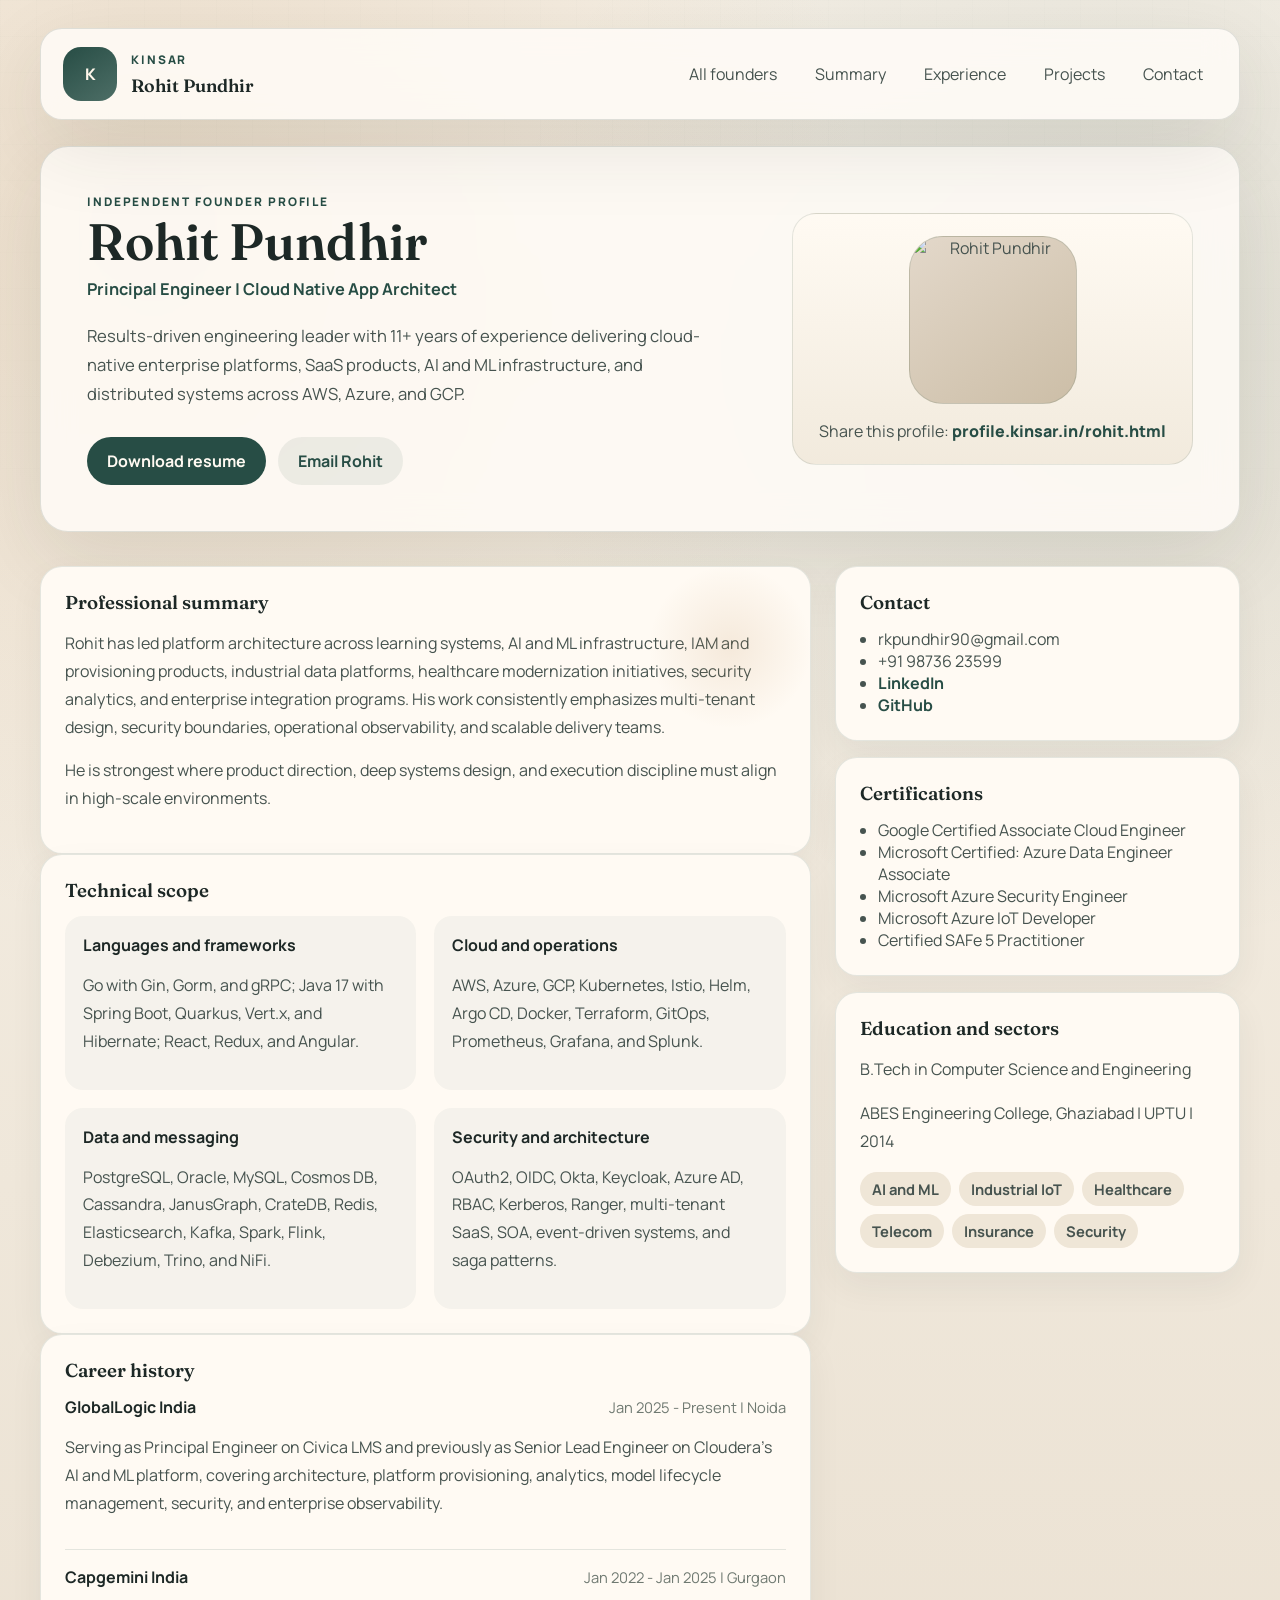
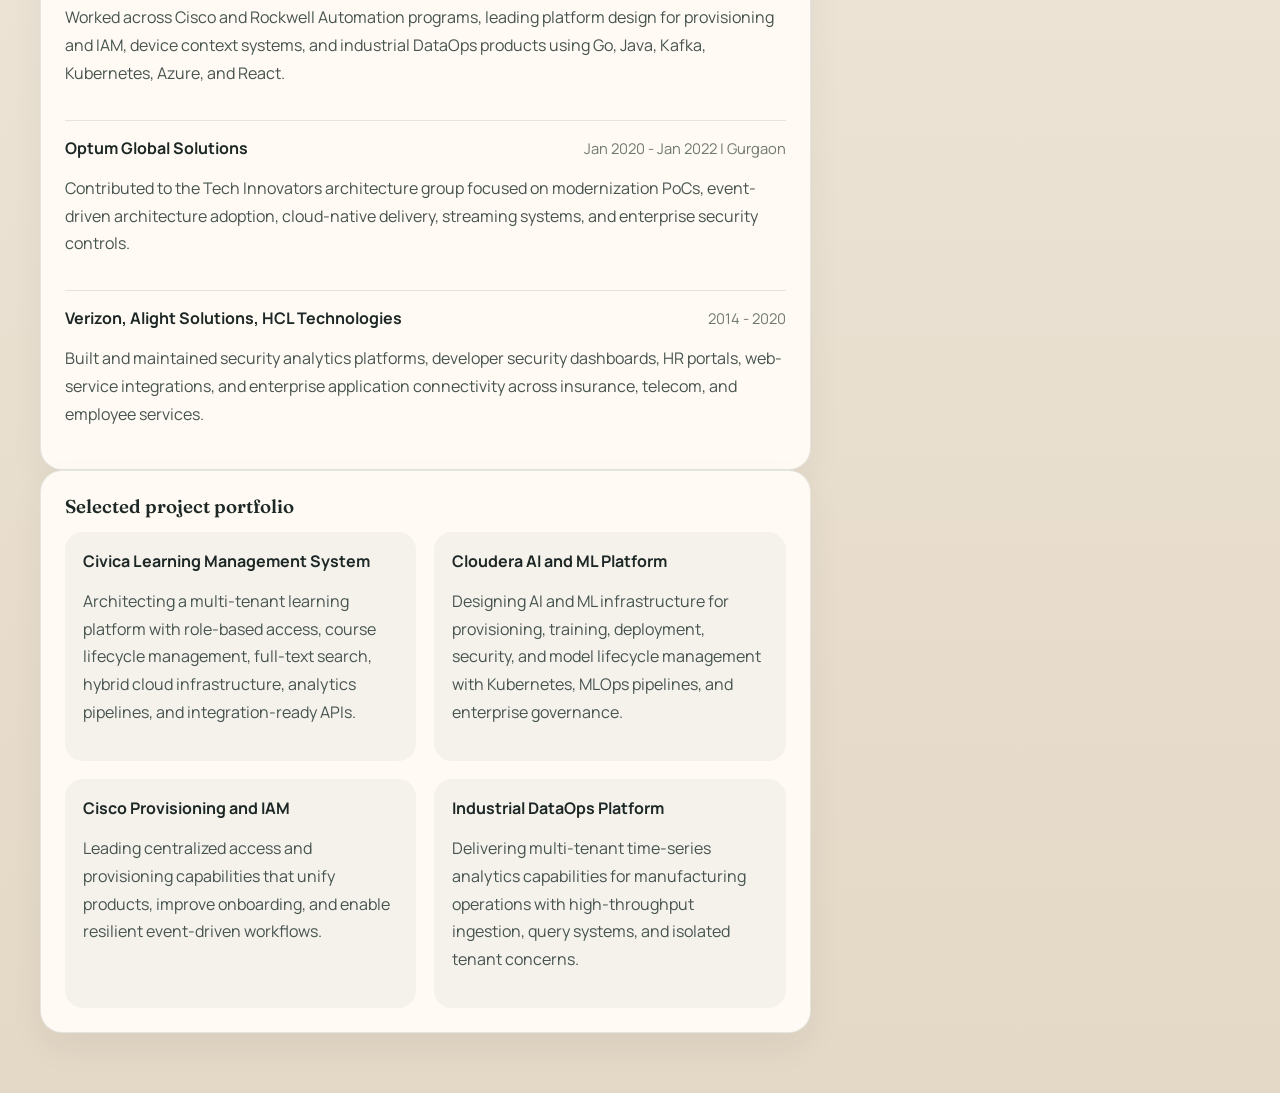
==== rohit.html @ 01ad4374 "Split founder profiles into static pages" ====
<!DOCTYPE html>
<html lang="en">

<head>
    <meta charset="UTF-8">
    <meta name="viewport" content="width=device-width, initial-scale=1.0">
    <title>Rohit Pundhir | Founder Profile</title>
    <meta name="description"
        content="Independent founder profile for Rohit Pundhir, Principal Engineer and Cloud Native App Architect.">
    <link rel="preconnect" href="https://fonts.googleapis.com">
    <link rel="preconnect" href="https://fonts.gstatic.com" crossorigin>
    <link href="https://fonts.googleapis.com/css2?family=Fraunces:opsz,wght@9..144,500;9..144,600;9..144,700&family=Manrope:wght@400;500;600;700;800&display=swap"
        rel="stylesheet">
    <link rel="stylesheet" href="styles.css">
</head>

<body>
    <div class="page-shell">
        <header class="site-header">
            <div class="brand-lockup">
                <span class="brand-mark">K</span>
                <div>
                    <p class="eyebrow">Kinsar</p>
                    <h1>Rohit Pundhir</h1>
                </div>
            </div>
            <nav class="top-nav" aria-label="Primary">
                <a href="index.html">All founders</a>
                <a href="#summary">Summary</a>
                <a href="#experience">Experience</a>
                <a href="#projects">Projects</a>
                <a href="#contact">Contact</a>
            </nav>
        </header>

        <main>
            <section class="hero profile-hero" id="summary">
                <div class="hero-copy">
                    <p class="eyebrow">Independent founder profile</p>
                    <h2>Rohit Pundhir</h2>
                    <p class="hero-subtitle">Principal Engineer | Cloud Native App Architect</p>
                    <p class="hero-text">
                        Results-driven engineering leader with 11+ years of experience delivering cloud-native
                        enterprise platforms, SaaS products, AI and ML infrastructure, and distributed systems across
                        AWS, Azure, and GCP.
                    </p>
                    <div class="hero-actions">
                        <a class="primary-btn" href="RohitPundhir_PrincipalEngineer.docx" download="RohitPundhir_PrincipalEngineer.docx">Download resume</a>
                        <a class="secondary-btn" href="mailto:rkpundhir90@gmail.com">Email Rohit</a>
                    </div>
                </div>

                <aside class="hero-panel profile-aside">
                    <div class="portrait portrait-photo large-portrait">
                        <img src="https://github.com/rkpundhir90.png?v=2026" alt="Rohit Pundhir">
                    </div>
                    <p class="share-note">Share this profile: <span class="inline-accent">profile.kinsar.in/rohit.html</span></p>
                </aside>
            </section>

            <section class="full-profile-section compact-section">
                <div class="full-profile-grid">
                    <div class="full-profile-main">
                        <section class="profile-panel feature-panel">
                            <h3>Professional summary</h3>
                            <p>Rohit has led platform architecture across learning systems, AI and ML infrastructure, IAM and provisioning products, industrial data platforms, healthcare modernization initiatives, security analytics, and enterprise integration programs. His work consistently emphasizes multi-tenant design, security boundaries, operational observability, and scalable delivery teams.</p>
                            <p>He is strongest where product direction, deep systems design, and execution discipline must align in high-scale environments.</p>
                        </section>

                        <section class="profile-panel">
                            <h3>Technical scope</h3>
                            <div class="stack-grid">
                                <article>
                                    <h4>Languages and frameworks</h4>
                                    <p>Go with Gin, Gorm, and gRPC; Java 17 with Spring Boot, Quarkus, Vert.x, and Hibernate; React, Redux, and Angular.</p>
                                </article>
                                <article>
                                    <h4>Cloud and operations</h4>
                                    <p>AWS, Azure, GCP, Kubernetes, Istio, Helm, Argo CD, Docker, Terraform, GitOps, Prometheus, Grafana, and Splunk.</p>
                                </article>
                                <article>
                                    <h4>Data and messaging</h4>
                                    <p>PostgreSQL, Oracle, MySQL, Cosmos DB, Cassandra, JanusGraph, CrateDB, Redis, Elasticsearch, Kafka, Spark, Flink, Debezium, Trino, and NiFi.</p>
                                </article>
                                <article>
                                    <h4>Security and architecture</h4>
                                    <p>OAuth2, OIDC, Okta, Keycloak, Azure AD, RBAC, Kerberos, Ranger, multi-tenant SaaS, SOA, event-driven systems, and saga patterns.</p>
                                </article>
                            </div>
                        </section>

                        <section class="profile-panel" id="experience">
                            <h3>Career history</h3>
                            <div class="career-list">
                                <article>
                                    <header>
                                        <strong>GlobalLogic India</strong>
                                        <span>Jan 2025 - Present | Noida</span>
                                    </header>
                                    <p>Serving as Principal Engineer on Civica LMS and previously as Senior Lead Engineer on Cloudera's AI and ML platform, covering architecture, platform provisioning, analytics, model lifecycle management, security, and enterprise observability.</p>
                                </article>
                                <article>
                                    <header>
                                        <strong>Capgemini India</strong>
                                        <span>Jan 2022 - Jan 2025 | Gurgaon</span>
                                    </header>
                                    <p>Worked across Cisco and Rockwell Automation programs, leading platform design for provisioning and IAM, device context systems, and industrial DataOps products using Go, Java, Kafka, Kubernetes, Azure, and React.</p>
                                </article>
                                <article>
                                    <header>
                                        <strong>Optum Global Solutions</strong>
                                        <span>Jan 2020 - Jan 2022 | Gurgaon</span>
                                    </header>
                                    <p>Contributed to the Tech Innovators architecture group focused on modernization PoCs, event-driven architecture adoption, cloud-native delivery, streaming systems, and enterprise security controls.</p>
                                </article>
                                <article>
                                    <header>
                                        <strong>Verizon, Alight Solutions, HCL Technologies</strong>
                                        <span>2014 - 2020</span>
                                    </header>
                                    <p>Built and maintained security analytics platforms, developer security dashboards, HR portals, web-service integrations, and enterprise application connectivity across insurance, telecom, and employee services.</p>
                                </article>
                            </div>
                        </section>

                        <section class="profile-panel" id="projects">
                            <h3>Selected project portfolio</h3>
                            <div class="project-grid">
                                <article>
                                    <h4>Civica Learning Management System</h4>
                                    <p>Architecting a multi-tenant learning platform with role-based access, course lifecycle management, full-text search, hybrid cloud infrastructure, analytics pipelines, and integration-ready APIs.</p>
                                </article>
                                <article>
                                    <h4>Cloudera AI and ML Platform</h4>
                                    <p>Designing AI and ML infrastructure for provisioning, training, deployment, security, and model lifecycle management with Kubernetes, MLOps pipelines, and enterprise governance.</p>
                                </article>
                                <article>
                                    <h4>Cisco Provisioning and IAM</h4>
                                    <p>Leading centralized access and provisioning capabilities that unify products, improve onboarding, and enable resilient event-driven workflows.</p>
                                </article>
                                <article>
                                    <h4>Industrial DataOps Platform</h4>
                                    <p>Delivering multi-tenant time-series analytics capabilities for manufacturing operations with high-throughput ingestion, query systems, and isolated tenant concerns.</p>
                                </article>
                            </div>
                        </section>
                    </div>

                    <aside class="full-profile-side" id="contact">
                        <section class="profile-panel credentials-panel">
                            <h3>Contact</h3>
                            <ul>
                                <li>rkpundhir90@gmail.com</li>
                                <li>+91 98736 23599</li>
                                <li><a class="text-link" href="https://www.linkedin.com/in/rkpundhir90/" target="_blank" rel="noreferrer">LinkedIn</a></li>
                                <li><a class="text-link" href="https://github.com/rkpundhir90" target="_blank" rel="noreferrer">GitHub</a></li>
                            </ul>
                        </section>
                        <section class="profile-panel credentials-panel">
                            <h3>Certifications</h3>
                            <ul>
                                <li>Google Certified Associate Cloud Engineer</li>
                                <li>Microsoft Certified: Azure Data Engineer Associate</li>
                                <li>Microsoft Azure Security Engineer</li>
                                <li>Microsoft Azure IoT Developer</li>
                                <li>Certified SAFe 5 Practitioner</li>
                            </ul>
                        </section>
                        <section class="profile-panel credentials-panel">
                            <h3>Education and sectors</h3>
                            <p>B.Tech in Computer Science and Engineering</p>
                            <p>ABES Engineering College, Ghaziabad | UPTU | 2014</p>
                            <div class="chip-list muted-chips">
                                <span>AI and ML</span>
                                <span>Industrial IoT</span>
                                <span>Healthcare</span>
                                <span>Telecom</span>
                                <span>Insurance</span>
                                <span>Security</span>
                            </div>
                        </section>
                    </aside>
                </div>
            </section>
        </main>
    </div>
</body>

</html>
---- styles.css ----
:root {
  --bg: #efe7da;
  --bg-deep: #e4d8c6;
  --surface: rgba(255, 252, 247, 0.86);
  --surface-strong: #fffaf3;
  --surface-muted: #efe6d7;
  --ink: #1d2826;
  --ink-soft: #46534f;
  --muted: #6f7971;
  --line: rgba(39, 60, 54, 0.14);
  --accent: #274d45;
  --accent-strong: #17332d;
  --accent-soft: #dce6e0;
  --accent-warm: #b98449;
  --shadow: 0 26px 80px rgba(36, 48, 43, 0.1);
  --shadow-soft: 0 14px 34px rgba(36, 48, 43, 0.06);
  --radius-xl: 34px;
  --radius-lg: 28px;
  --radius-md: 22px;
  --radius-sm: 14px;
  --max-width: 1200px;
}

* {
  box-sizing: border-box;
}

html {
  scroll-behavior: smooth;
}

body {
  margin: 0;
  min-height: 100vh;
  font-family: 'Manrope', sans-serif;
  color: var(--ink-soft);
  background:
    radial-gradient(circle at 12% 8%, rgba(185, 132, 73, 0.18), transparent 26%),
    radial-gradient(circle at 88% 12%, rgba(39, 77, 69, 0.1), transparent 24%),
    linear-gradient(180deg, #f7f1e7 0%, var(--bg) 44%, var(--bg-deep) 100%);
}

body::before {
  content: "";
  position: fixed;
  inset: 0;
  background-image: linear-gradient(rgba(39, 77, 69, 0.025) 1px, transparent 1px),
    linear-gradient(90deg, rgba(39, 77, 69, 0.025) 1px, transparent 1px);
  background-size: 36px 36px;
  pointer-events: none;
  mask-image: linear-gradient(180deg, rgba(0, 0, 0, 0.4), transparent 70%);
}

a {
  color: inherit;
}

img {
  display: block;
  max-width: 100%;
}

.page-shell {
  position: relative;
  z-index: 1;
  width: min(calc(100% - 40px), var(--max-width));
  margin: 0 auto;
  padding: 28px 0 60px;
}

.site-header,
.hero,
.jump-card,
.summary-card,
.profile-block,
.profile-panel,
.focus-card,
.site-footer {
  background: var(--surface);
  border: 1px solid var(--line);
  box-shadow: var(--shadow);
  backdrop-filter: blur(16px);
}

.site-header {
  display: flex;
  align-items: center;
  justify-content: space-between;
  gap: 24px;
  border-radius: 22px;
  padding: 18px 22px;
  position: sticky;
  top: 18px;
  z-index: 20;
}

.brand-lockup {
  display: flex;
  align-items: center;
  gap: 14px;
}

.brand-mark,
.portrait-initials {
  width: 54px;
  height: 54px;
  border-radius: 18px;
  display: grid;
  place-items: center;
  color: #fff7eb;
  font-weight: 800;
  background: linear-gradient(145deg, var(--accent), #4d6e66);
}

.brand-lockup h1,
.hero h2,
.summary-card h3,
.profile-block h3,
.section-heading h2,
.profile-panel h3,
.focus-card h3,
.site-footer h2 {
  margin: 0;
  color: var(--ink);
  font-family: 'Fraunces', serif;
  font-weight: 600;
}

.brand-lockup h1 {
  font-size: 1.12rem;
}

.eyebrow,
.card-tag,
.panel-label,
.jump-tag {
  margin: 0 0 6px;
  color: var(--accent);
  text-transform: uppercase;
  letter-spacing: 0.16em;
  font-size: 0.74rem;
  font-weight: 800;
}

.top-nav {
  display: flex;
  flex-wrap: wrap;
  gap: 10px;
}

.top-nav a,
.primary-btn,
.secondary-btn,
.text-link,
.jump-card,
.footer-links a {
  text-decoration: none;
}

.top-nav a {
  padding: 10px 14px;
  border-radius: 999px;
  color: var(--ink-soft);
  transition: background-color 0.25s ease, color 0.25s ease, transform 0.25s ease;
}

.top-nav a:hover,
.top-nav a:focus-visible,
.jump-card:hover,
.jump-card:focus-visible,
.footer-links a:hover,
.footer-links a:focus-visible {
  background: rgba(39, 77, 69, 0.08);
  color: var(--ink);
  transform: translateY(-1px);
}

.hero {
  margin-top: 26px;
  border-radius: var(--radius-lg);
  padding: 46px;
  display: grid;
  grid-template-columns: minmax(0, 1.6fr) minmax(290px, 0.95fr);
  gap: 30px;
}

.hero h2 {
  font-size: clamp(2.5rem, 4vw, 4.9rem);
  line-height: 1.02;
  max-width: 11ch;
}

.hero-text,
.hero-note,
.summary-card p,
.lead-copy,
.info-card p,
.info-card li,
.timeline p,
.profile-panel p,
.focus-card p,
.career-list p,
.project-grid p {
  line-height: 1.74;
}

.hero-text {
  max-width: 64ch;
  margin: 22px 0 0;
  font-size: 1.04rem;
}

.hero-actions,
.profile-actions,
.footer-links {
  display: flex;
  flex-wrap: wrap;
  gap: 12px;
}

.hero-actions {
  margin-top: 28px;
}

.primary-btn,
.secondary-btn,
.footer-links a {
  display: inline-flex;
  align-items: center;
  justify-content: center;
  min-height: 48px;
  padding: 0 20px;
  border-radius: 999px;
  font-weight: 700;
  transition: transform 0.25s ease, background-color 0.25s ease, color 0.25s ease;
}

.primary-btn {
  background: var(--accent);
  color: #fffaf2;
}

.secondary-btn,
.footer-links a {
  background: rgba(39, 77, 69, 0.08);
  color: var(--accent);
}

.primary-btn:hover,
.secondary-btn:hover,
.text-link:hover {
  transform: translateY(-1px);
}

.hero-panel {
  border-radius: 24px;
  padding: 22px;
  background: linear-gradient(180deg, rgba(255, 250, 242, 0.95), rgba(241, 233, 219, 0.95));
  border: 1px solid rgba(39, 77, 69, 0.12);
}

.hero-stats {
  display: grid;
  gap: 16px;
  margin-top: 18px;
}

.hero-stats article {
  padding-top: 16px;
  border-top: 1px solid rgba(39, 77, 69, 0.1);
}

.hero-stats article:first-child {
  padding-top: 0;
  border-top: 0;
}

.hero-stats strong {
  display: block;
  margin-bottom: 6px;
  color: var(--ink);
  font-family: 'Fraunces', serif;
  font-size: 2rem;
}

.leadership-strip {
  margin-top: 22px;
  display: grid;
  grid-template-columns: repeat(2, minmax(0, 1fr));
  gap: 18px;
}

.jump-card {
  display: grid;
  gap: 4px;
  border-radius: var(--radius-md);
  padding: 22px;
  box-shadow: var(--shadow-soft);
}

.jump-card strong {
  color: var(--ink);
  font-size: 1.08rem;
}

.overview-grid,
.focus-grid,
.project-grid,
.stack-grid {
  display: grid;
  gap: 18px;
}

.overview-grid {
  grid-template-columns: repeat(2, minmax(0, 1fr));
  gap: 28px;
  margin-top: 30px;
}

.summary-card,
.focus-card {
  border-radius: var(--radius-md);
  padding: 30px;
}

.summary-role {
  margin: 8px 0 12px;
  color: var(--accent);
  font-weight: 700;
}

.metric-strip {
  display: grid;
  grid-template-columns: repeat(3, minmax(0, 1fr));
  gap: 10px;
  margin: 18px 0 10px;
}

.metric-strip div {
  border-radius: 16px;
  background: rgba(39, 77, 69, 0.06);
  padding: 14px;
}

.metric-strip strong {
  display: block;
  color: var(--ink);
  font-family: 'Fraunces', serif;
  font-size: 1.4rem;
}

.metric-strip span {
  color: var(--muted);
  font-size: 0.9rem;
}

.inline-link {
  display: inline-block;
  margin-top: 8px;
}

.link-row {
  display: flex;
  flex-wrap: wrap;
  gap: 12px;
  margin-top: 14px;
}

.founder-card {
  display: flex;
  flex-direction: column;
  gap: 14px;
  justify-content: flex-start;
  min-height: 100%;
}

.founder-summary {
  margin: 0;
  color: var(--ink-soft);
}

.founder-contact-block {
  display: grid;
  gap: 6px;
  margin-top: 6px;
  padding-top: 14px;
  border-top: 1px solid rgba(39, 77, 69, 0.1);
}

.contact-label {
  color: var(--muted);
  font-size: 0.84rem;
  font-weight: 700;
  text-transform: uppercase;
  letter-spacing: 0.08em;
}

.card-action {
  margin-top: auto;
  align-self: flex-start;
}

.share-panel {
  margin-top: 34px;
}

.share-grid {
  display: grid;
  grid-template-columns: repeat(3, minmax(0, 1fr));
  gap: 16px;
  margin-top: 16px;
}

.share-grid article {
  border-radius: 18px;
  background: rgba(39, 77, 69, 0.045);
  padding: 18px;
}

.inline-accent {
  color: var(--accent);
  font-weight: 800;
}

.founders-section,
.full-profile-section {
  margin-top: 44px;
}

.founders-section {
  display: grid;
  gap: 26px;
}

.profile-block {
  border-radius: var(--radius-xl);
  padding: 34px;
}

.alternate-block {
  background: rgba(252, 248, 241, 0.9);
}

.profile-header,
.profile-identity,
.contact-list li,
.career-list header {
  display: flex;
  align-items: center;
  justify-content: space-between;
  gap: 18px;
}

.profile-identity {
  justify-content: flex-start;
}

.portrait {
  flex: 0 0 auto;
  width: 92px;
  height: 92px;
  border-radius: 28px;
  overflow: hidden;
  background: linear-gradient(145deg, #e3d8ca, #ccbea7);
  border: 1px solid rgba(39, 77, 69, 0.14);
}

.portrait-photo img {
  width: 100%;
  height: 100%;
  object-fit: cover;
}

.portrait-initials {
  width: 92px;
  height: 92px;
  border-radius: 28px;
  font-size: 1.42rem;
}

.profile-layout,
.full-profile-grid {
  display: grid;
  grid-template-columns: minmax(0, 1.75fr) minmax(280px, 0.92fr);
  gap: 24px;
  margin-top: 26px;
}

.lead-copy {
  margin: 0 0 22px;
  font-size: 1.06rem;
  color: var(--ink-soft);
}

.detail-grid {
  display: grid;
  grid-template-columns: repeat(2, minmax(0, 1fr));
  gap: 18px;
}

.info-card,
.profile-panel {
  border-radius: var(--radius-md);
  background: var(--surface-strong);
  border: 1px solid rgba(39, 77, 69, 0.12);
  padding: 24px;
  box-shadow: var(--shadow-soft);
}

.wide-card {
  margin-top: 18px;
}

.compact-card + .compact-card,
.credentials-panel + .credentials-panel {
  margin-top: 16px;
}

.info-card h4,
.profile-panel h3,
.stack-grid h4,
.project-grid h4 {
  margin: 0 0 14px;
  color: var(--ink);
}

.info-card ul,
.profile-panel ul {
  margin: 0;
  padding-left: 18px;
}

.chip-list {
  display: flex;
  flex-wrap: wrap;
  gap: 8px;
}

.chip-list span {
  display: inline-flex;
  align-items: center;
  min-height: 34px;
  padding: 0 12px;
  border-radius: 999px;
  background: rgba(39, 77, 69, 0.08);
  color: var(--accent);
  font-size: 0.92rem;
  font-weight: 700;
}

.muted-chips span {
  background: var(--surface-muted);
  color: var(--ink-soft);
}

.timeline,
.career-list {
  display: grid;
  gap: 16px;
}

.timeline article,
.career-list article {
  padding-top: 16px;
  border-top: 1px solid rgba(39, 77, 69, 0.12);
}

.timeline article:first-child,
.career-list article:first-child {
  padding-top: 0;
  border-top: 0;
}

.timeline div {
  display: flex;
  justify-content: space-between;
  gap: 16px;
  margin-bottom: 8px;
}

.timeline strong,
.career-list strong,
.project-grid h4,
.stack-grid h4 {
  color: var(--ink);
}

.timeline span,
.contact-list span,
.career-list span {
  color: var(--muted);
  font-size: 0.92rem;
}

.contact-list {
  list-style: none;
  padding: 0;
}

.contact-list li {
  padding: 10px 0;
  border-top: 1px solid rgba(39, 77, 69, 0.1);
}

.contact-list li:first-child {
  padding-top: 0;
  border-top: 0;
}

.contact-list a,
.text-link {
  color: var(--accent);
  font-weight: 700;
}

.section-heading {
  margin-bottom: 20px;
}

.full-profile-section .section-heading {
  margin-top: 52px;
}

.compact-section {
  margin-top: 34px;
}

.profile-hero {
  align-items: center;
}

.hero-subtitle {
  margin: 10px 0 0;
  color: var(--accent);
  font-weight: 700;
  font-size: 1.02rem;
}

.profile-aside {
  display: grid;
  align-content: start;
  gap: 16px;
  justify-items: center;
  text-align: center;
}

.large-portrait {
  width: 168px;
  height: 168px;
  border-radius: 34px;
}

.initials-aside .large-portrait {
  display: grid;
  place-items: center;
  font-size: 2.4rem;
}

.share-note {
  margin: 0;
}

.feature-panel {
  position: relative;
  overflow: hidden;
}

.feature-panel::after {
  content: "";
  position: absolute;
  top: 0;
  right: 0;
  width: 160px;
  height: 160px;
  background: radial-gradient(circle, rgba(185, 132, 73, 0.14), transparent 72%);
  pointer-events: none;
}

.stack-grid,
.project-grid {
  grid-template-columns: repeat(2, minmax(0, 1fr));
}

.stack-grid article,
.project-grid article {
  border-radius: 18px;
  background: rgba(39, 77, 69, 0.045);
  padding: 18px;
}

.focus-grid {
  grid-template-columns: repeat(3, minmax(0, 1fr));
  margin-top: 0;
}

.site-footer {
  margin-top: 48px;
  padding: 28px 30px;
  border-radius: var(--radius-lg);
  display: flex;
  align-items: center;
  justify-content: space-between;
  gap: 22px;
}

.professional-footer {
  display: grid;
  gap: 24px;
}

.footer-intro {
  max-width: 72ch;
}

.footer-intro p:last-child {
  margin-bottom: 0;
  line-height: 1.72;
}

.footer-card-grid {
  display: grid;
  grid-template-columns: repeat(3, minmax(0, 1fr));
  gap: 18px;
}

.footer-card {
  border-radius: 18px;
  background: rgba(39, 77, 69, 0.045);
  border: 1px solid rgba(39, 77, 69, 0.08);
  padding: 20px;
}

.footer-card strong {
  display: block;
  margin: 2px 0 10px;
  color: var(--ink);
  font-size: 1rem;
}

.footer-card p {
  margin: 0 0 14px;
  line-height: 1.7;
}

.footer-card .footer-links {
  gap: 10px;
}

@media (max-width: 1080px) {
  .hero,
  .profile-layout,
  .full-profile-grid,
  .focus-grid {
    grid-template-columns: 1fr;
  }

  .overview-grid,
  .detail-grid,
  .leadership-strip,
  .stack-grid,
  .project-grid,
  .share-grid,
  .footer-card-grid {
    grid-template-columns: 1fr;
  }

  .site-header,
  .profile-header,
  .site-footer,
  .career-list header {
    align-items: flex-start;
    flex-direction: column;
  }

  .timeline div,
  .contact-list li {
    align-items: flex-start;
    flex-direction: column;
  }
}

@media (max-width: 720px) {
  .page-shell {
    width: min(calc(100% - 24px), var(--max-width));
    padding-top: 12px;
  }

  .site-header,
  .hero,
  .profile-block,
  .profile-panel,
  .summary-card,
  .focus-card,
  .jump-card,
  .site-footer,
  .info-card {
    padding: 20px;
  }

  .hero h2 {
    max-width: none;
    font-size: 2.28rem;
  }

  .brand-mark,
  .portrait,
  .portrait-initials {
    width: 74px;
    height: 74px;
    border-radius: 22px;
  }

  .top-nav,
  .hero-actions,
  .profile-actions,
  .footer-links {
    width: 100%;
  }

  .top-nav a,
  .primary-btn,
  .secondary-btn,
  .footer-links a {
    width: 100%;
    justify-content: center;
  }

  .metric-strip {
    grid-template-columns: 1fr;
  }

  .large-portrait {
    width: 124px;
    height: 124px;
    border-radius: 28px;
  }
}
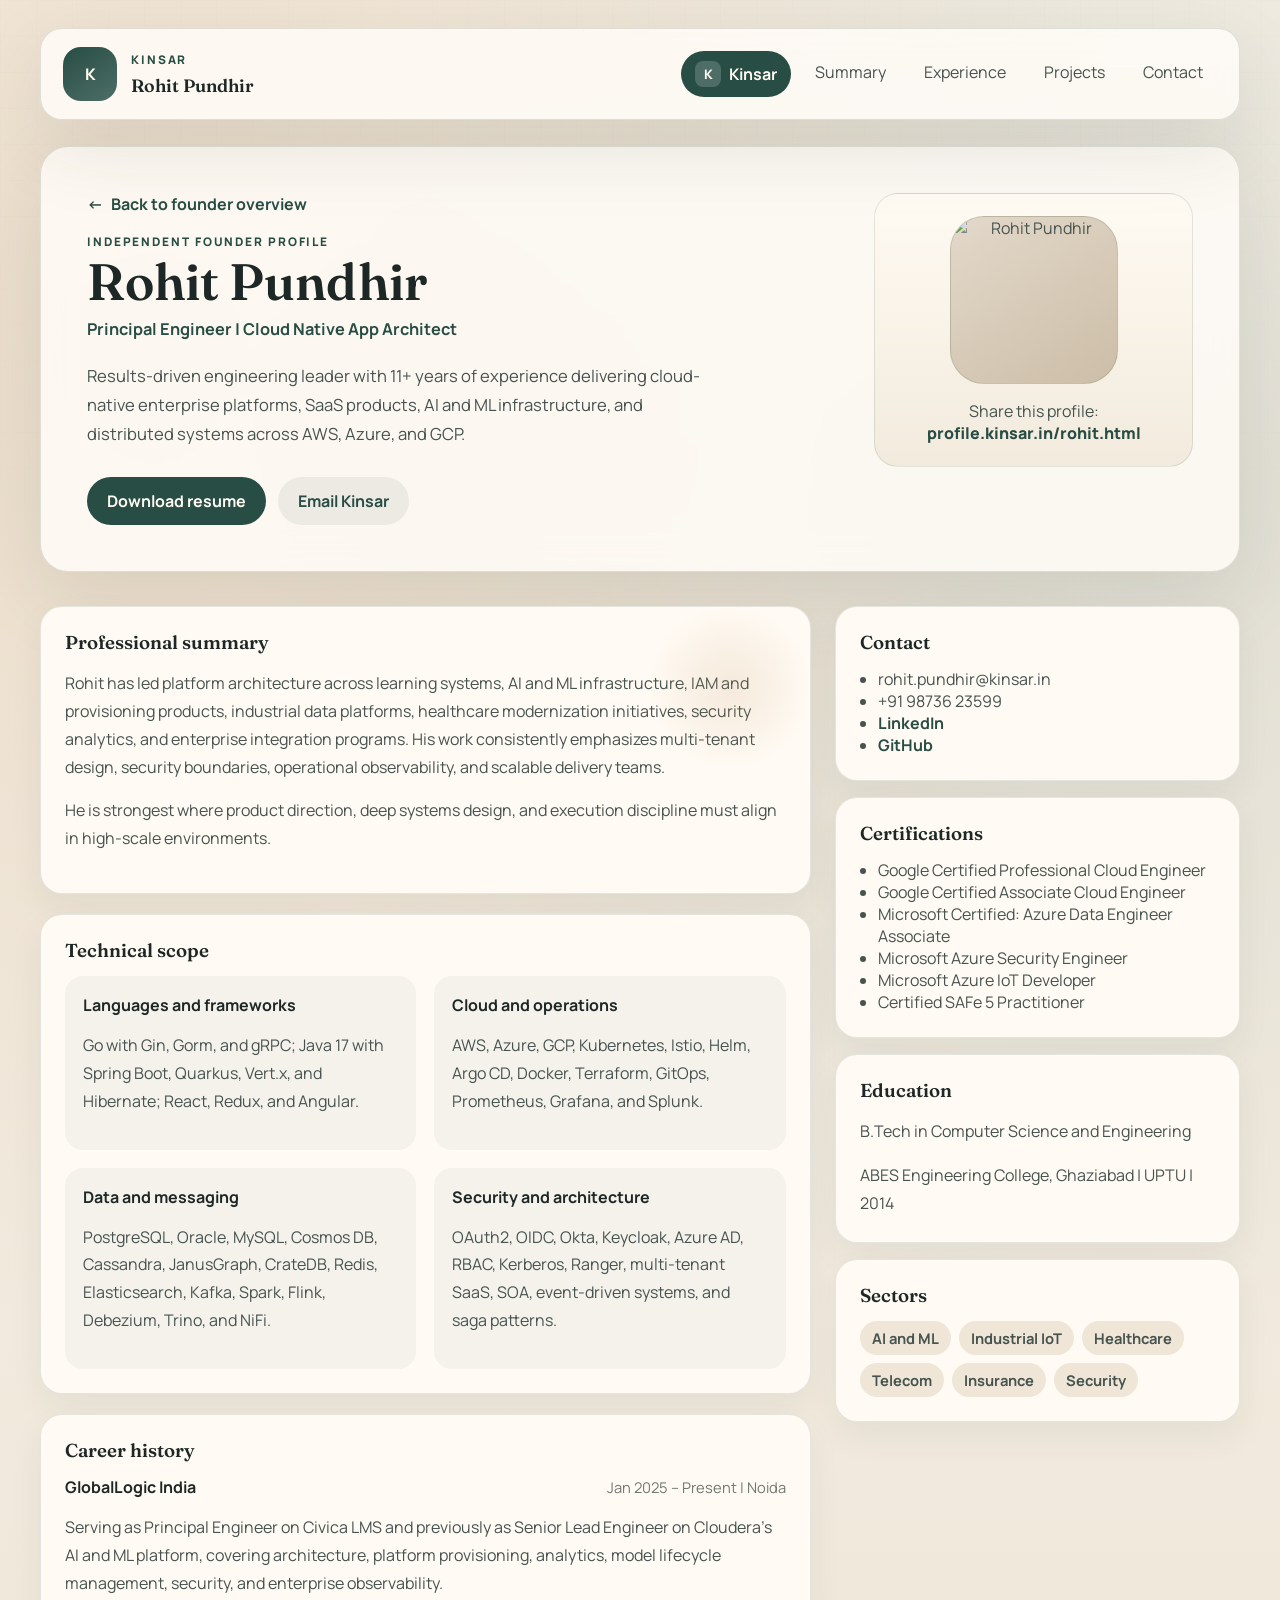
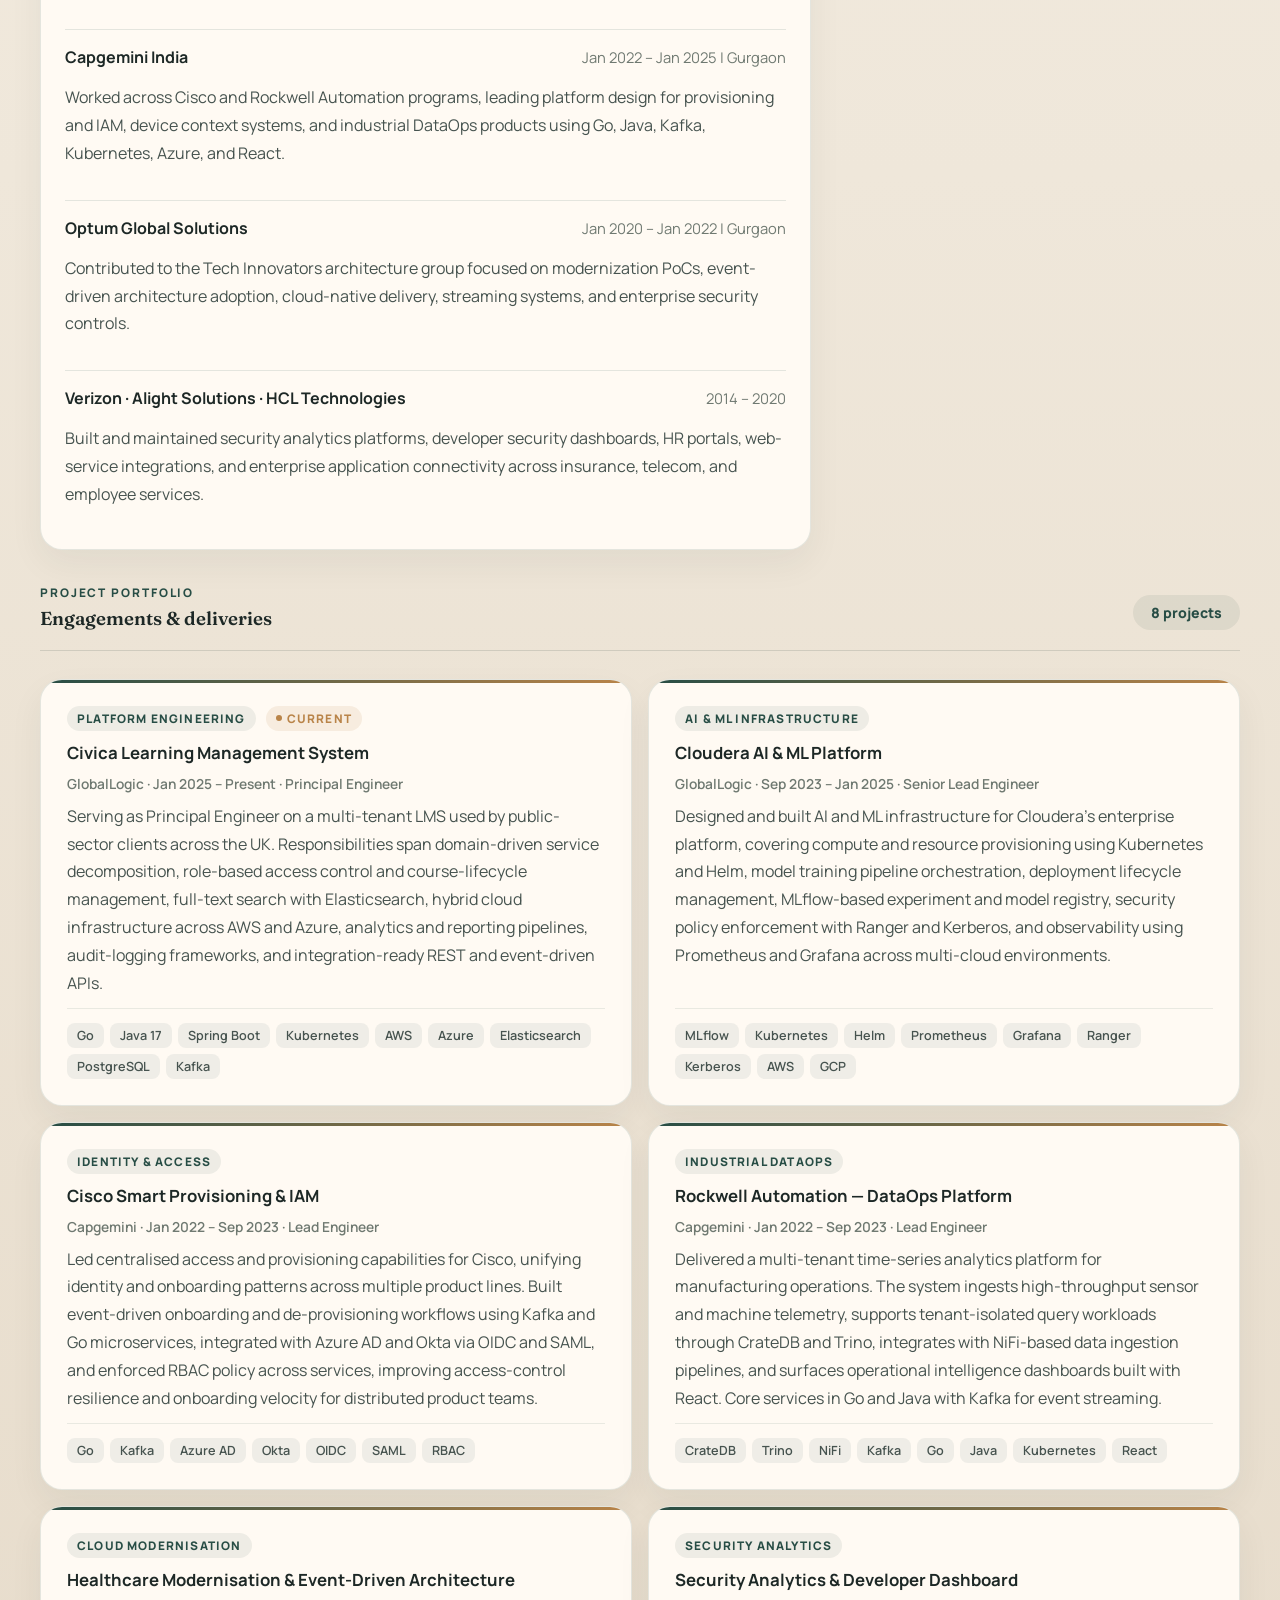
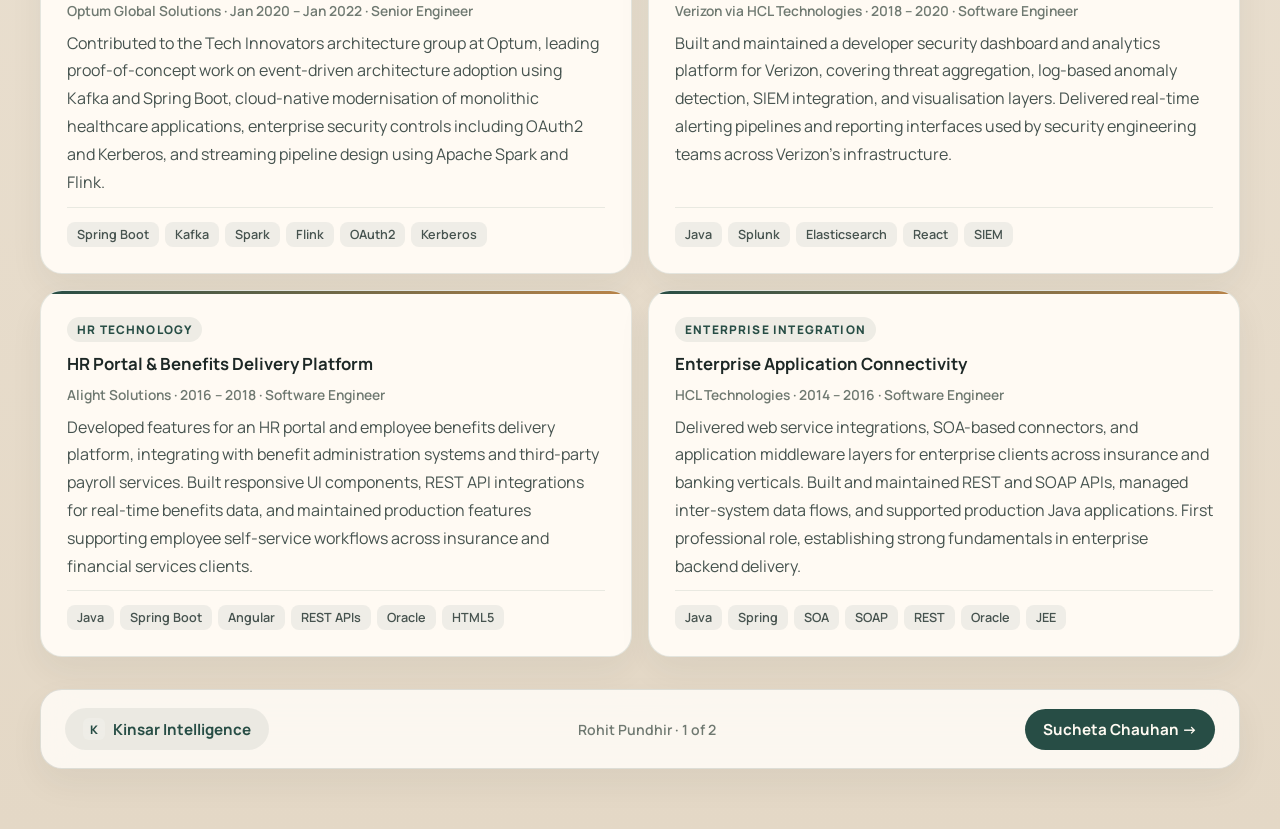
==== commit 842577a6: "Fixed for founder's profile" ====
--- a/rohit.html
+++ b/rohit.html
@@ -25,7 +25,7 @@
                 </div>
             </div>
             <nav class="top-nav" aria-label="Primary">
-                <a href="index.html">All founders</a>
+                <a href="index.html" class="nav-home-link"><span class="nav-home-mark">K</span>Kinsar</a>
                 <a href="#summary">Summary</a>
                 <a href="#experience">Experience</a>
                 <a href="#projects">Projects</a>
@@ -34,8 +34,10 @@
         </header>
 
         <main>
+            <!-- ── Hero ───────────────────────────────────────────────── -->
             <section class="hero profile-hero" id="summary">
                 <div class="hero-copy">
+                    <a class="back-link" href="index.html">Back to founder overview</a>
                     <p class="eyebrow">Independent founder profile</p>
                     <h2>Rohit Pundhir</h2>
                     <p class="hero-subtitle">Principal Engineer | Cloud Native App Architect</p>
@@ -45,8 +47,9 @@
                         AWS, Azure, and GCP.
                     </p>
                     <div class="hero-actions">
-                        <a class="primary-btn" href="RohitPundhir_PrincipalEngineer.docx" download="RohitPundhir_PrincipalEngineer.docx">Download resume</a>
-                        <a class="secondary-btn" href="mailto:rkpundhir90@gmail.com">Email Rohit</a>
+                        <a class="primary-btn" href="RohitPundhir_PrincipalEngineer.docx"
+                            download="RohitPundhir_PrincipalEngineer.docx">Download resume</a>
+                        <a class="secondary-btn" href="mailto:rohit.pundhir@kinsar.in">Email Kinsar</a>
                     </div>
                 </div>
 
@@ -54,17 +57,26 @@
                     <div class="portrait portrait-photo large-portrait">
                         <img src="https://github.com/rkpundhir90.png?v=2026" alt="Rohit Pundhir">
                     </div>
-                    <p class="share-note">Share this profile: <span class="inline-accent">profile.kinsar.in/rohit.html</span></p>
+                    <p class="share-note">Share this profile: <span
+                            class="inline-accent">profile.kinsar.in/rohit.html</span></p>
                 </aside>
             </section>
 
+            <!-- ── Profile grid: main content + sidebar ───────────────── -->
             <section class="full-profile-section compact-section">
                 <div class="full-profile-grid">
+
+                    <!-- Main column -->
                     <div class="full-profile-main">
                         <section class="profile-panel feature-panel">
                             <h3>Professional summary</h3>
-                            <p>Rohit has led platform architecture across learning systems, AI and ML infrastructure, IAM and provisioning products, industrial data platforms, healthcare modernization initiatives, security analytics, and enterprise integration programs. His work consistently emphasizes multi-tenant design, security boundaries, operational observability, and scalable delivery teams.</p>
-                            <p>He is strongest where product direction, deep systems design, and execution discipline must align in high-scale environments.</p>
+                            <p>Rohit has led platform architecture across learning systems, AI and ML infrastructure,
+                                IAM and provisioning products, industrial data platforms, healthcare modernization
+                                initiatives, security analytics, and enterprise integration programs. His work
+                                consistently emphasizes multi-tenant design, security boundaries, operational
+                                observability, and scalable delivery teams.</p>
+                            <p>He is strongest where product direction, deep systems design, and execution discipline
+                                must align in high-scale environments.</p>
                         </section>
 
                         <section class="profile-panel">
@@ -72,19 +84,23 @@
                             <div class="stack-grid">
                                 <article>
                                     <h4>Languages and frameworks</h4>
-                                    <p>Go with Gin, Gorm, and gRPC; Java 17 with Spring Boot, Quarkus, Vert.x, and Hibernate; React, Redux, and Angular.</p>
+                                    <p>Go with Gin, Gorm, and gRPC; Java 17 with Spring Boot, Quarkus, Vert.x, and
+                                        Hibernate; React, Redux, and Angular.</p>
                                 </article>
                                 <article>
                                     <h4>Cloud and operations</h4>
-                                    <p>AWS, Azure, GCP, Kubernetes, Istio, Helm, Argo CD, Docker, Terraform, GitOps, Prometheus, Grafana, and Splunk.</p>
+                                    <p>AWS, Azure, GCP, Kubernetes, Istio, Helm, Argo CD, Docker, Terraform, GitOps,
+                                        Prometheus, Grafana, and Splunk.</p>
                                 </article>
                                 <article>
                                     <h4>Data and messaging</h4>
-                                    <p>PostgreSQL, Oracle, MySQL, Cosmos DB, Cassandra, JanusGraph, CrateDB, Redis, Elasticsearch, Kafka, Spark, Flink, Debezium, Trino, and NiFi.</p>
+                                    <p>PostgreSQL, Oracle, MySQL, Cosmos DB, Cassandra, JanusGraph, CrateDB, Redis,
+                                        Elasticsearch, Kafka, Spark, Flink, Debezium, Trino, and NiFi.</p>
                                 </article>
                                 <article>
                                     <h4>Security and architecture</h4>
-                                    <p>OAuth2, OIDC, Okta, Keycloak, Azure AD, RBAC, Kerberos, Ranger, multi-tenant SaaS, SOA, event-driven systems, and saga patterns.</p>
+                                    <p>OAuth2, OIDC, Okta, Keycloak, Azure AD, RBAC, Kerberos, Ranger, multi-tenant
+                                        SaaS, SOA, event-driven systems, and saga patterns.</p>
                                 </article>
                             </div>
                         </section>
@@ -95,70 +111,61 @@
                                 <article>
                                     <header>
                                         <strong>GlobalLogic India</strong>
-                                        <span>Jan 2025 - Present | Noida</span>
+                                        <span>Jan 2025 &ndash; Present | Noida</span>
                                     </header>
-                                    <p>Serving as Principal Engineer on Civica LMS and previously as Senior Lead Engineer on Cloudera's AI and ML platform, covering architecture, platform provisioning, analytics, model lifecycle management, security, and enterprise observability.</p>
+                                    <p>Serving as Principal Engineer on Civica LMS and previously as Senior Lead
+                                        Engineer on Cloudera's AI and ML platform, covering architecture, platform
+                                        provisioning, analytics, model lifecycle management, security, and enterprise
+                                        observability.</p>
                                 </article>
                                 <article>
                                     <header>
                                         <strong>Capgemini India</strong>
-                                        <span>Jan 2022 - Jan 2025 | Gurgaon</span>
+                                        <span>Jan 2022 &ndash; Jan 2025 | Gurgaon</span>
                                     </header>
-                                    <p>Worked across Cisco and Rockwell Automation programs, leading platform design for provisioning and IAM, device context systems, and industrial DataOps products using Go, Java, Kafka, Kubernetes, Azure, and React.</p>
+                                    <p>Worked across Cisco and Rockwell Automation programs, leading platform design for
+                                        provisioning and IAM, device context systems, and industrial DataOps products
+                                        using Go, Java, Kafka, Kubernetes, Azure, and React.</p>
                                 </article>
                                 <article>
                                     <header>
                                         <strong>Optum Global Solutions</strong>
-                                        <span>Jan 2020 - Jan 2022 | Gurgaon</span>
+                                        <span>Jan 2020 &ndash; Jan 2022 | Gurgaon</span>
                                     </header>
-                                    <p>Contributed to the Tech Innovators architecture group focused on modernization PoCs, event-driven architecture adoption, cloud-native delivery, streaming systems, and enterprise security controls.</p>
+                                    <p>Contributed to the Tech Innovators architecture group focused on modernization
+                                        PoCs, event-driven architecture adoption, cloud-native delivery, streaming
+                                        systems, and enterprise security controls.</p>
                                 </article>
                                 <article>
                                     <header>
-                                        <strong>Verizon, Alight Solutions, HCL Technologies</strong>
-                                        <span>2014 - 2020</span>
+                                        <strong>Verizon &middot; Alight Solutions &middot; HCL Technologies</strong>
+                                        <span>2014 &ndash; 2020</span>
                                     </header>
-                                    <p>Built and maintained security analytics platforms, developer security dashboards, HR portals, web-service integrations, and enterprise application connectivity across insurance, telecom, and employee services.</p>
+                                    <p>Built and maintained security analytics platforms, developer security dashboards,
+                                        HR portals, web-service integrations, and enterprise application connectivity
+                                        across insurance, telecom, and employee services.</p>
                                 </article>
                             </div>
                         </section>
-
-                        <section class="profile-panel" id="projects">
-                            <h3>Selected project portfolio</h3>
-                            <div class="project-grid">
-                                <article>
-                                    <h4>Civica Learning Management System</h4>
-                                    <p>Architecting a multi-tenant learning platform with role-based access, course lifecycle management, full-text search, hybrid cloud infrastructure, analytics pipelines, and integration-ready APIs.</p>
-                                </article>
-                                <article>
-                                    <h4>Cloudera AI and ML Platform</h4>
-                                    <p>Designing AI and ML infrastructure for provisioning, training, deployment, security, and model lifecycle management with Kubernetes, MLOps pipelines, and enterprise governance.</p>
-                                </article>
-                                <article>
-                                    <h4>Cisco Provisioning and IAM</h4>
-                                    <p>Leading centralized access and provisioning capabilities that unify products, improve onboarding, and enable resilient event-driven workflows.</p>
-                                </article>
-                                <article>
-                                    <h4>Industrial DataOps Platform</h4>
-                                    <p>Delivering multi-tenant time-series analytics capabilities for manufacturing operations with high-throughput ingestion, query systems, and isolated tenant concerns.</p>
-                                </article>
-                            </div>
-                        </section>
                     </div>
 
+                    <!-- Sidebar -->
                     <aside class="full-profile-side" id="contact">
                         <section class="profile-panel credentials-panel">
                             <h3>Contact</h3>
                             <ul>
-                                <li>rkpundhir90@gmail.com</li>
+                                <li>rohit.pundhir@kinsar.in</li>
                                 <li>+91 98736 23599</li>
-                                <li><a class="text-link" href="https://www.linkedin.com/in/rkpundhir90/" target="_blank" rel="noreferrer">LinkedIn</a></li>
-                                <li><a class="text-link" href="https://github.com/rkpundhir90" target="_blank" rel="noreferrer">GitHub</a></li>
+                                <li><a class="text-link" href="https://www.linkedin.com/in/rkpundhir90/" target="_blank"
+                                        rel="noreferrer">LinkedIn</a></li>
+                                <li><a class="text-link" href="https://github.com/rkpundhir90" target="_blank"
+                                        rel="noreferrer">GitHub</a></li>
                             </ul>
                         </section>
                         <section class="profile-panel credentials-panel">
                             <h3>Certifications</h3>
                             <ul>
+                                <li>Google Certified Professional Cloud Engineer</li>
                                 <li>Google Certified Associate Cloud Engineer</li>
                                 <li>Microsoft Certified: Azure Data Engineer Associate</li>
                                 <li>Microsoft Azure Security Engineer</li>
@@ -167,9 +174,12 @@
                             </ul>
                         </section>
                         <section class="profile-panel credentials-panel">
-                            <h3>Education and sectors</h3>
+                            <h3>Education</h3>
                             <p>B.Tech in Computer Science and Engineering</p>
-                            <p>ABES Engineering College, Ghaziabad | UPTU | 2014</p>
+                            <p style="margin-bottom:0;">ABES Engineering College, Ghaziabad | UPTU | 2014</p>
+                        </section>
+                        <section class="profile-panel credentials-panel">
+                            <h3>Sectors</h3>
                             <div class="chip-list muted-chips">
                                 <span>AI and ML</span>
                                 <span>Industrial IoT</span>
@@ -180,9 +190,113 @@
                             </div>
                         </section>
                     </aside>
+
+                </div>
+            </section>
+
+            <!-- ── Full-width project portfolio ───────────────────────── -->
+            <section class="projects-full-section" id="projects">
+                <div class="projects-full-header">
+                    <div>
+                        <p class="eyebrow">Project portfolio</p>
+                        <h3>Engagements &amp; deliveries</h3>
+                    </div>
+                    <span class="project-count-badge">8 projects</span>
+                </div>
+                <div class="projects-full-grid">
+
+                    <article class="project-card">
+                        <div class="project-header-row">
+                            <p class="project-tag">Platform Engineering</p>
+                            <span class="project-status-badge">Current</span>
+                        </div>
+                        <h4>Civica Learning Management System</h4>
+                        <p class="project-meta">GlobalLogic &middot; Jan 2025 &ndash; Present &middot; Principal Engineer</p>
+                        <p class="project-desc">Serving as Principal Engineer on a multi-tenant LMS used by public-sector clients across the UK. Responsibilities span domain-driven service decomposition, role-based access control and course-lifecycle management, full-text search with Elasticsearch, hybrid cloud infrastructure across AWS and Azure, analytics and reporting pipelines, audit-logging frameworks, and integration-ready REST and event-driven APIs.</p>
+                        <div class="project-chips">
+                            <span>Go</span><span>Java 17</span><span>Spring Boot</span><span>Kubernetes</span><span>AWS</span><span>Azure</span><span>Elasticsearch</span><span>PostgreSQL</span><span>Kafka</span>
+                        </div>
+                    </article>
+
+                    <article class="project-card">
+                        <p class="project-tag">AI &amp; ML Infrastructure</p>
+                        <h4>Cloudera AI &amp; ML Platform</h4>
+                        <p class="project-meta">GlobalLogic &middot; Sep 2023 &ndash; Jan 2025 &middot; Senior Lead Engineer</p>
+                        <p class="project-desc">Designed and built AI and ML infrastructure for Cloudera's enterprise platform, covering compute and resource provisioning using Kubernetes and Helm, model training pipeline orchestration, deployment lifecycle management, MLflow-based experiment and model registry, security policy enforcement with Ranger and Kerberos, and observability using Prometheus and Grafana across multi-cloud environments.</p>
+                        <div class="project-chips">
+                            <span>MLflow</span><span>Kubernetes</span><span>Helm</span><span>Prometheus</span><span>Grafana</span><span>Ranger</span><span>Kerberos</span><span>AWS</span><span>GCP</span>
+                        </div>
+                    </article>
+
+                    <article class="project-card">
+                        <p class="project-tag">Identity &amp; Access</p>
+                        <h4>Cisco Smart Provisioning &amp; IAM</h4>
+                        <p class="project-meta">Capgemini &middot; Jan 2022 &ndash; Sep 2023 &middot; Lead Engineer</p>
+                        <p class="project-desc">Led centralised access and provisioning capabilities for Cisco, unifying identity and onboarding patterns across multiple product lines. Built event-driven onboarding and de-provisioning workflows using Kafka and Go microservices, integrated with Azure AD and Okta via OIDC and SAML, and enforced RBAC policy across services, improving access-control resilience and onboarding velocity for distributed product teams.</p>
+                        <div class="project-chips">
+                            <span>Go</span><span>Kafka</span><span>Azure AD</span><span>Okta</span><span>OIDC</span><span>SAML</span><span>RBAC</span>
+                        </div>
+                    </article>
+
+                    <article class="project-card">
+                        <p class="project-tag">Industrial DataOps</p>
+                        <h4>Rockwell Automation &mdash; DataOps Platform</h4>
+                        <p class="project-meta">Capgemini &middot; Jan 2022 &ndash; Sep 2023 &middot; Lead Engineer</p>
+                        <p class="project-desc">Delivered a multi-tenant time-series analytics platform for manufacturing operations. The system ingests high-throughput sensor and machine telemetry, supports tenant-isolated query workloads through CrateDB and Trino, integrates with NiFi-based data ingestion pipelines, and surfaces operational intelligence dashboards built with React. Core services in Go and Java with Kafka for event streaming.</p>
+                        <div class="project-chips">
+                            <span>CrateDB</span><span>Trino</span><span>NiFi</span><span>Kafka</span><span>Go</span><span>Java</span><span>Kubernetes</span><span>React</span>
+                        </div>
+                    </article>
+
+                    <article class="project-card">
+                        <p class="project-tag">Cloud Modernisation</p>
+                        <h4>Healthcare Modernisation &amp; Event-Driven Architecture</h4>
+                        <p class="project-meta">Optum Global Solutions &middot; Jan 2020 &ndash; Jan 2022 &middot; Senior Engineer</p>
+                        <p class="project-desc">Contributed to the Tech Innovators architecture group at Optum, leading proof-of-concept work on event-driven architecture adoption using Kafka and Spring Boot, cloud-native modernisation of monolithic healthcare applications, enterprise security controls including OAuth2 and Kerberos, and streaming pipeline design using Apache Spark and Flink.</p>
+                        <div class="project-chips">
+                            <span>Spring Boot</span><span>Kafka</span><span>Spark</span><span>Flink</span><span>OAuth2</span><span>Kerberos</span>
+                        </div>
+                    </article>
+
+                    <article class="project-card">
+                        <p class="project-tag">Security Analytics</p>
+                        <h4>Security Analytics &amp; Developer Dashboard</h4>
+                        <p class="project-meta">Verizon via HCL Technologies &middot; 2018 &ndash; 2020 &middot; Software Engineer</p>
+                        <p class="project-desc">Built and maintained a developer security dashboard and analytics platform for Verizon, covering threat aggregation, log-based anomaly detection, SIEM integration, and visualisation layers. Delivered real-time alerting pipelines and reporting interfaces used by security engineering teams across Verizon's infrastructure.</p>
+                        <div class="project-chips">
+                            <span>Java</span><span>Splunk</span><span>Elasticsearch</span><span>React</span><span>SIEM</span>
+                        </div>
+                    </article>
+
+                    <article class="project-card">
+                        <p class="project-tag">HR Technology</p>
+                        <h4>HR Portal &amp; Benefits Delivery Platform</h4>
+                        <p class="project-meta">Alight Solutions &middot; 2016 &ndash; 2018 &middot; Software Engineer</p>
+                        <p class="project-desc">Developed features for an HR portal and employee benefits delivery platform, integrating with benefit administration systems and third-party payroll services. Built responsive UI components, REST API integrations for real-time benefits data, and maintained production features supporting employee self-service workflows across insurance and financial services clients.</p>
+                        <div class="project-chips">
+                            <span>Java</span><span>Spring Boot</span><span>Angular</span><span>REST APIs</span><span>Oracle</span><span>HTML5</span>
+                        </div>
+                    </article>
+
+                    <article class="project-card">
+                        <p class="project-tag">Enterprise Integration</p>
+                        <h4>Enterprise Application Connectivity</h4>
+                        <p class="project-meta">HCL Technologies &middot; 2014 &ndash; 2016 &middot; Software Engineer</p>
+                        <p class="project-desc">Delivered web service integrations, SOA-based connectors, and application middleware layers for enterprise clients across insurance and banking verticals. Built and maintained REST and SOAP APIs, managed inter-system data flows, and supported production Java applications. First professional role, establishing strong fundamentals in enterprise backend delivery.</p>
+                        <div class="project-chips">
+                            <span>Java</span><span>Spring</span><span>SOA</span><span>SOAP</span><span>REST</span><span>Oracle</span><span>JEE</span>
+                        </div>
+                    </article>
+
                 </div>
             </section>
         </main>
+
+        <nav class="founder-nav" aria-label="Founder navigation">
+            <a class="founder-nav-link home-nav" href="index.html"><span class="nav-home-mark small">K</span>Kinsar Intelligence</a>
+            <span class="founder-nav-center">Rohit Pundhir &middot; 1 of 2</span>
+            <a class="founder-nav-link primary-nav" href="sucheta.html">Sucheta Chauhan &#8594;</a>
+        </nav>
     </div>
 </body>
 
--- a/styles.css
+++ b/styles.css
@@ -516,6 +516,10 @@
   margin-top: 16px;
 }
 
+.full-profile-main .profile-panel + .profile-panel {
+  margin-top: 20px;
+}
+
 .info-card h4,
 .profile-panel h3,
 .stack-grid h4,
@@ -625,8 +629,77 @@
   margin-top: 34px;
 }
 
+/* ── Cross-profile founder navigation ───────────────────── */
+.founder-nav {
+  display: flex;
+  align-items: center;
+  justify-content: space-between;
+  gap: 16px;
+  margin-top: 32px;
+  padding: 18px 24px;
+  border-radius: var(--radius-md);
+  background: var(--surface);
+  border: 1px solid var(--line);
+  box-shadow: var(--shadow-soft);
+  backdrop-filter: blur(16px);
+}
+
+.founder-nav-link {
+  display: inline-flex;
+  align-items: center;
+  gap: 8px;
+  padding: 10px 18px;
+  border-radius: 999px;
+  background: rgba(39, 77, 69, 0.08);
+  color: var(--accent);
+  font-weight: 700;
+  font-size: 0.95rem;
+  text-decoration: none;
+  transition: background-color 0.25s ease, transform 0.25s ease;
+}
+
+.founder-nav-link:hover {
+  background: rgba(39, 77, 69, 0.15);
+  transform: translateY(-1px);
+}
+
+.founder-nav-link.primary-nav {
+  background: var(--accent);
+  color: #fffaf2;
+}
+
+.founder-nav-link.primary-nav:hover {
+  background: var(--accent-strong);
+}
+
+.founder-nav-center {
+  color: var(--muted);
+  font-size: 0.88rem;
+  font-weight: 600;
+  text-align: center;
+}
+
 .profile-hero {
-  align-items: center;
+  align-items: start;
+  grid-template-columns: minmax(0, 1.9fr) minmax(240px, 0.8fr);
+}
+
+.profile-hero h2 {
+  max-width: none;
+}
+
+.back-link {
+  display: inline-flex;
+  align-items: center;
+  gap: 8px;
+  margin-bottom: 18px;
+  color: var(--accent);
+  font-weight: 700;
+  text-decoration: none;
+}
+
+.back-link::before {
+  content: "<-";
 }
 
 .hero-subtitle {
@@ -642,6 +715,8 @@
   gap: 16px;
   justify-items: center;
   text-align: center;
+  position: sticky;
+  top: 110px;
 }
 
 .large-portrait {
@@ -746,6 +821,198 @@
   gap: 10px;
 }
 
+/* ── Project portfolio ───────────────────────────────────── */
+.projects-full-section {
+  margin-top: 34px;
+}
+
+.projects-full-header {
+  display: flex;
+  align-items: flex-end;
+  justify-content: space-between;
+  gap: 20px;
+  margin-bottom: 28px;
+  padding-bottom: 20px;
+  border-bottom: 1px solid var(--line);
+}
+
+.projects-full-header h3 {
+  margin: 6px 0 0;
+  color: var(--ink);
+  font-family: 'Fraunces', serif;
+  font-weight: 600;
+}
+
+.project-count-badge {
+  flex: 0 0 auto;
+  display: inline-flex;
+  align-items: center;
+  padding: 8px 18px;
+  border-radius: 999px;
+  background: rgba(39, 77, 69, 0.08);
+  color: var(--accent);
+  font-weight: 800;
+  font-size: 0.88rem;
+  white-space: nowrap;
+}
+
+.projects-full-grid {
+  display: grid;
+  grid-template-columns: repeat(2, minmax(0, 1fr));
+  gap: 16px;
+}
+
+.project-card {
+  border-radius: var(--radius-md);
+  background: var(--surface-strong);
+  border: 1px solid rgba(39, 77, 69, 0.12);
+  padding: 26px;
+  box-shadow: var(--shadow-soft);
+  display: flex;
+  flex-direction: column;
+  gap: 10px;
+  position: relative;
+  overflow: hidden;
+}
+
+.project-card::before {
+  content: "";
+  position: absolute;
+  top: 0;
+  left: 0;
+  right: 0;
+  height: 3px;
+  background: linear-gradient(90deg, var(--accent), var(--accent-warm));
+  border-radius: var(--radius-md) var(--radius-md) 0 0;
+}
+
+.project-header-row {
+  display: flex;
+  align-items: center;
+  gap: 10px;
+  flex-wrap: wrap;
+}
+
+.project-tag {
+  display: inline-flex;
+  align-items: center;
+  padding: 4px 10px;
+  border-radius: 999px;
+  background: rgba(39, 77, 69, 0.08);
+  color: var(--accent);
+  font-size: 0.74rem;
+  font-weight: 800;
+  text-transform: uppercase;
+  letter-spacing: 0.1em;
+  width: fit-content;
+  margin: 0;
+}
+
+.project-status-badge {
+  display: inline-flex;
+  align-items: center;
+  gap: 5px;
+  padding: 4px 10px;
+  border-radius: 999px;
+  background: rgba(185, 132, 73, 0.12);
+  color: var(--accent-warm);
+  font-size: 0.74rem;
+  font-weight: 800;
+  text-transform: uppercase;
+  letter-spacing: 0.1em;
+}
+
+.project-status-badge::before {
+  content: "";
+  width: 6px;
+  height: 6px;
+  border-radius: 50%;
+  background: var(--accent-warm);
+  flex: 0 0 auto;
+}
+
+.project-card h4 {
+  margin: 0;
+  color: var(--ink);
+  font-size: 1.05rem;
+}
+
+.project-meta {
+  margin: 0;
+  color: var(--muted);
+  font-size: 0.86rem;
+  font-weight: 600;
+}
+
+.project-desc {
+  margin: 0;
+  line-height: 1.74;
+  flex: 1;
+  min-height: 0;
+}
+
+.project-chips {
+  display: flex;
+  flex-wrap: wrap;
+  gap: 6px;
+  margin-top: auto;
+  padding-top: 14px;
+  border-top: 1px solid rgba(39, 77, 69, 0.1);
+}
+
+.project-chips span {
+  display: inline-flex;
+  align-items: center;
+  padding: 4px 10px;
+  border-radius: 8px;
+  background: rgba(39, 77, 69, 0.07);
+  color: var(--ink-soft);
+  font-size: 0.79rem;
+  font-weight: 600;
+}
+
+/* ── Kinsar home nav link ────────────────────────────────── */
+.nav-home-link {
+  display: inline-flex;
+  align-items: center;
+  gap: 8px;
+  padding: 8px 14px 8px 8px;
+  border-radius: 999px;
+  background: var(--accent);
+  color: #fffaf2 !important;
+  font-weight: 700;
+  text-decoration: none;
+  transition: background-color 0.25s ease, transform 0.25s ease;
+}
+
+.nav-home-link:hover {
+  background: var(--accent-strong);
+  transform: translateY(-1px);
+}
+
+.nav-home-mark {
+  width: 26px;
+  height: 26px;
+  border-radius: 8px;
+  background: rgba(255, 255, 255, 0.18);
+  display: grid;
+  place-items: center;
+  font-size: 0.82rem;
+  font-weight: 800;
+  flex: 0 0 auto;
+}
+
+.nav-home-mark.small {
+  width: 22px;
+  height: 22px;
+  border-radius: 6px;
+  font-size: 0.74rem;
+}
+
+.founder-nav-link.home-nav {
+  gap: 8px;
+}
+
 @media (max-width: 1080px) {
   .hero,
   .profile-layout,
@@ -760,8 +1027,18 @@
   .stack-grid,
   .project-grid,
   .share-grid,
-  .footer-card-grid {
+  .footer-card-grid,
+  .projects-full-grid {
     grid-template-columns: 1fr;
+  }
+
+  .project-featured {
+    flex-direction: column;
+    gap: 20px;
+  }
+
+  .project-featured-aside {
+    flex: none;
   }
 
   .site-header,
@@ -776,6 +1053,10 @@
   .contact-list li {
     align-items: flex-start;
     flex-direction: column;
+  }
+
+  .profile-aside {
+    position: static;
   }
 }
 
